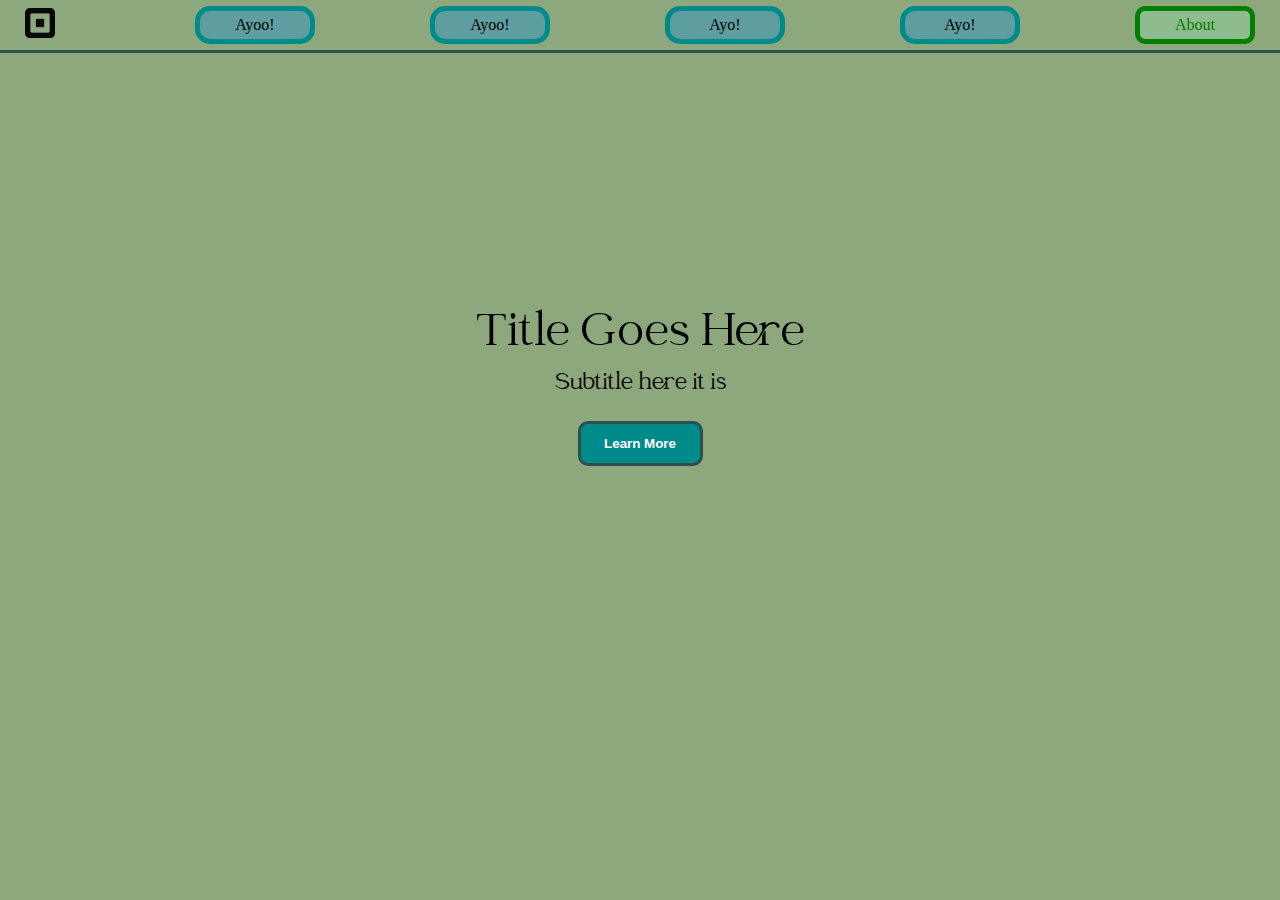
==== index.html @ 9b781822 "hyo" ====
<!DOCTYPE html>
<html lang="en">
<head>
    <meta charset="UTF-8">
    <title>Title</title>
    <link rel="stylesheet" href="styles.css">
</head>
<body>
    <div class="head-bar">
        <a href="index.html"><img src="./images/square.png" alt="Square Logo" class="logo"></a>
        <div class="head-bar-item">Ayoo!</div>
        <div class="head-bar-item">Ayoo!</div>
        <div class="head-bar-item">Ayo!</div>
        <div class="head-bar-item">Ayo!</div>
        <a class="head-bar-item" id="about" href="./about.html">About</a>
    </div>

    <div class="landing-page">
        <div class="title-text">Title Goes Here</div>
        <div class="subtitle-text">Subtitle here it is</div>
        <button id="learn-more">Learn More</button>
    </div>

</body>
</html>
---- styles.css ----
@font-face {
    font-family: 'CustomFont'; /* Name your font family */
    src: url('./fonts/catchy-mager/Catchy Mager.ttf'); /* Locate the .ttf file within your directory*/
}

.title-text {
    font-family: 'CustomFont', sans-serif;
    margin-top: 250px;
    font-size: 50px;
}
.subtitle-text {
    font-family: 'CustomFont', sans-serif;
    font-size: 25px;
}
#learn-more {
    background-color: darkcyan;
    color: white;
    border: solid darkslategray 3px;
    border-radius: 10px;
    font-weight: bold;
    transition: .7s;
    margin-top: 20px;
    width: 125px;
    height: 45px;

}
#learn-more:hover {
    transform: scale(110%,110%);
    cursor: pointer;
}
.landing-page {
    display: flex;
    align-items: center;
    justify-content: center;
    flex-flow: column;
}
body {
    background-color: #8ca87c;
    margin: 0;
}

.head-bar {
    height: 50px;
    background-color: #8ca87c;
    display: flex;
    flex-wrap: nowrap;
    align-items: center;
    justify-content: space-between;
    border-bottom: solid darkslategray 3px;


}

.head-bar-item {
    width: 100px;
    border: 5px solid darkcyan;
    align-items: center;
    align-content: center;
    align-self: center;

    border-radius: 15px;
    padding: 5px;
    justify-content: center;
    text-align: center;
    background-color: cadetblue;
    transition: .3s;

}

.logo {
    flex: 0;
    justify-self: left;
    margin-left: 25px;
    margin-right: 25px;

    width: 30px;
    height: 30px;
}
#about {

    justify-self: flex-end;
    width: 100px;
    padding: 5px;
    margin-right: 25px;
    border: 5px solid green;
    background-color: darkseagreen;
    border-radius: 10px;
    text-align: center;
    transition: .3s;
}

.head-bar-item:hover {
    transform: scale(110%,110%);
    text-shadow: darkcyan;
}
/*
.head-bar-item:after {
    content: "";
    position: absolute;
    background-image: linear-gradient(to right, rgb(0, 217, 255), rgb(0, 4, 255));
    height: 2px;
    width: 0%;
    left: 15px;
    bottom: +2px;
    transition: 0.3s;
}

.head-bar-item:hover:after {
    width: 100%;
}
*/
a:link {
    color: green;
    text-decoration: none;

}

/* visited link */
a:visited {
    color: green;
    text-decoration: none;
}

/* mouse over link */
a:hover {
    color: darkgreen;
    text-decoration: none;
}

/* selected link */
a:active {
    color: darkgreen;
    text-decoration: none;
}
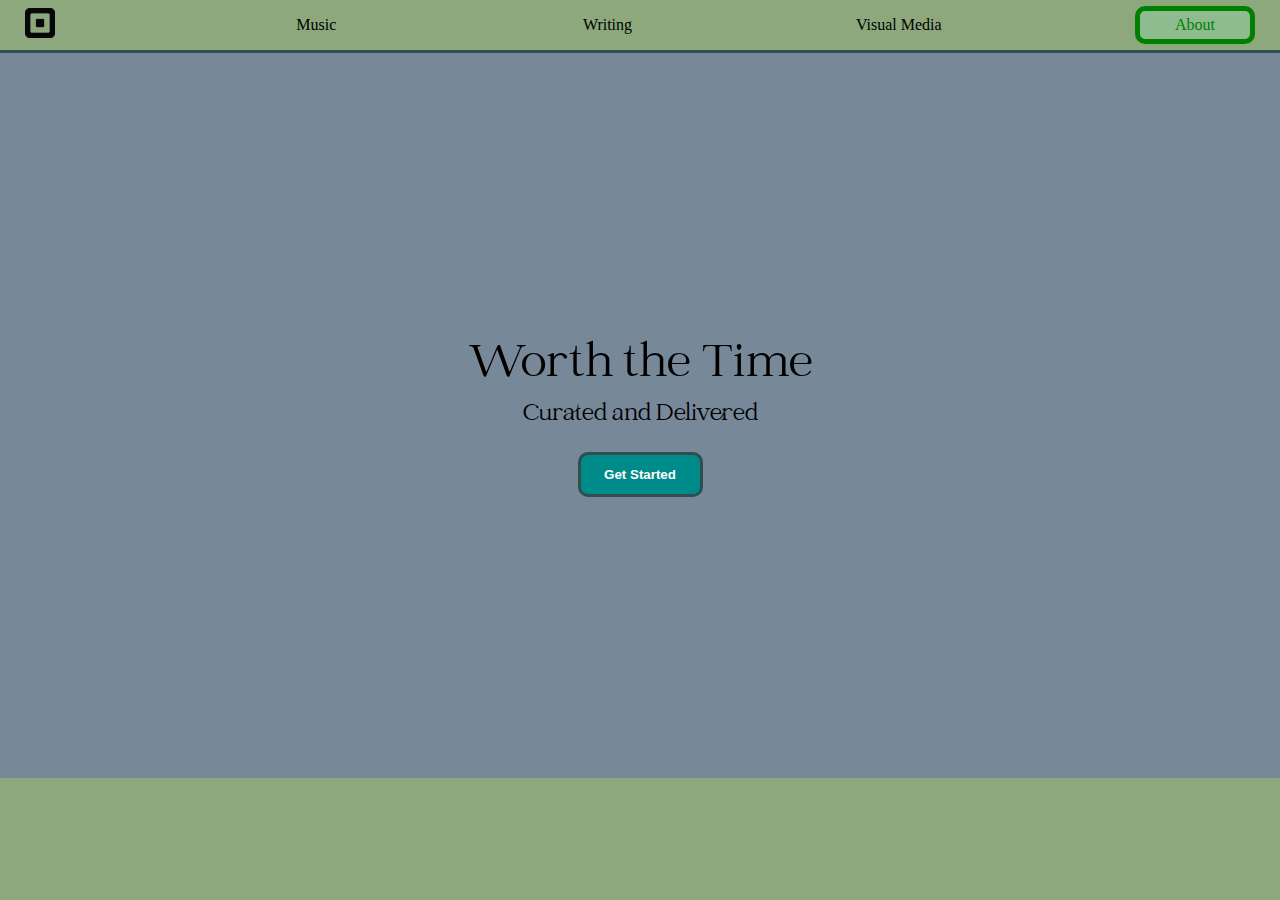
==== commit bd9e86db: "small fix" ====
--- a/index.html
+++ b/index.html
@@ -8,17 +8,16 @@
 <body>
     <div class="head-bar">
         <a href="index.html"><img src="./images/square.png" alt="Square Logo" class="logo"></a>
-        <div class="head-bar-item">Ayoo!</div>
-        <div class="head-bar-item">Ayoo!</div>
-        <div class="head-bar-item">Ayo!</div>
-        <div class="head-bar-item">Ayo!</div>
+        <a href="top-music.html"><div class="head-bar-item">Music</div></a>
+        <a href="top-writing.html"><div class="head-bar-item">Writing</div></a>
+        <a href="top-visual-media.html"><div class="head-bar-item">Visual Media</div></a>
         <a class="head-bar-item" id="about" href="./about.html">About</a>
     </div>
 
-    <div class="landing-page">
-        <div class="title-text">Title Goes Here</div>
-        <div class="subtitle-text">Subtitle here it is</div>
-        <button id="learn-more">Learn More</button>
+    <div class="landing-page-block-one">
+        <div class="title-text">Worth the Time</div>
+        <div class="subtitle-text">Curated and Delivered</div>
+        <a href="categories.html"><button id="learn-more">Get Started</button></a>
     </div>
 
 </body>
--- a/styles.css
+++ b/styles.css
@@ -1,20 +1,73 @@
 @font-face {
-    font-family: 'CustomFont'; /* Name your font family */
+    font-family: 'Catchy-Mager'; /* Name your font family */
     src: url('./fonts/catchy-mager/Catchy Mager.ttf'); /* Locate the .ttf file within your directory*/
 }
+@font-face {
+    font-family: 'Cocogoose';
+    src: url('./fonts/cocogoose/Cocogoose-Pro-Semilight-trial.ttf')
+}
+.category-page {
+    animation: grow 1s;
+    display: flex;
+    flex-wrap: wrap;
+    width: 900px;
+    height: 700px;
+    justify-content: center;
+    align-items: center;
+    flex-direction: row;
+    justify-self: center;
+}
+.cat-icon {
+    display: flex;
+    justify-content: center;
+    align-items: center;
+    flex-direction: row;
+    width: 350px;
+    height: 250px;
+    margin: 20px;
+    background-color: darkseagreen;
+    border: solid darkolivegreen;
+    border-radius: 50px;
+    font-family: Cocogoose, sans-serif;
+    font-size: 20px;
+    transition: .7s;
+
+}
+.cat-icon > div{
+    margin: 50px;
+}
+.icon-picture {
+    height: 150px;
+    width: 150px;
+    justify-content: left;
+    margin: 25px;
+    align-self: center;
+    border: hidden;
+    border-radius: 25px;
+}
+
+@keyframes grow {
+    0% { transform: scale(.2); }
+    100% { transform: scale(1); }
+
+}
 
 .title-text {
-    font-family: 'CustomFont', sans-serif;
-    margin-top: 250px;
+    font-family: 'Catchy-Mager', sans-serif;
     font-size: 50px;
+    animation: fade-in 1s;
 }
 .subtitle-text {
-    font-family: 'CustomFont', sans-serif;
+    font-family: 'Catchy-Mager', sans-serif;
     font-size: 25px;
+    animation: fade-in 1s;
 }
 #learn-more {
+    animation: fade-up 2s;
+
     background-color: darkcyan;
     color: white;
+    text-decoration: none;
     border: solid darkslategray 3px;
     border-radius: 10px;
     font-weight: bold;
@@ -24,17 +77,21 @@
     height: 45px;
 
 }
-#learn-more:hover {
+#learn-more:hover, .cat-icon:hover {
     transform: scale(110%,110%);
     cursor: pointer;
 }
-.landing-page {
+.landing-page-block-one {
+    height: 725px;
     display: flex;
     align-items: center;
     justify-content: center;
     flex-flow: column;
+    background-color: lightslategray;
+
 }
 body {
+
     background-color: #8ca87c;
     margin: 0;
 }
@@ -52,17 +109,15 @@
 }
 
 .head-bar-item {
+
     width: 100px;
-    border: 5px solid darkcyan;
     align-items: center;
     align-content: center;
     align-self: center;
 
-    border-radius: 15px;
     padding: 5px;
     justify-content: center;
     text-align: center;
-    background-color: cadetblue;
     transition: .3s;
 
 }
@@ -76,7 +131,18 @@
     width: 30px;
     height: 30px;
 }
-#about {
+@keyframes fade-up {
+    0% {transform: translate(0,100%); }
+    100% {transform: translate(0, 0%); }
+    0% { opacity: 0}
+    100% { opacity: 1; }
+}
+
+@keyframes fade-in {
+    0% { opacity: 0}
+    100% { opacity: 1; }
+}
+#get-started {
 
     justify-self: flex-end;
     width: 100px;
@@ -88,48 +154,63 @@
     text-align: center;
     transition: .3s;
 }
+#about {
+
+    justify-self: flex-end;
+    width: 100px;
+    padding: 5px;
+    margin-right: 25px;
+    border: 5px solid green;
+    background-color: darkseagreen;
+    border-radius: 10px;
+    text-align: center;
+    transition: .3s;
+}
 
 .head-bar-item:hover {
     transform: scale(110%,110%);
     text-shadow: darkcyan;
-}
-/*
+    cursor: pointer;
+}
+
 .head-bar-item:after {
     content: "";
     position: absolute;
-    background-image: linear-gradient(to right, rgb(0, 217, 255), rgb(0, 4, 255));
+    background-image: linear-gradient(to right, rgb(24,138,141), rgb(96,201,142));
     height: 2px;
-    width: 0%;
+    width: 0;
     left: 15px;
     bottom: +2px;
     transition: 0.3s;
 }
 
 .head-bar-item:hover:after {
-    width: 100%;
-}
-*/
-a:link {
+    width: 75%;
+}
+
+#about:link {
     color: green;
     text-decoration: none;
 
 }
 
-/* visited link */
-a:visited {
+#about:visited {
     color: green;
     text-decoration: none;
 }
 
-/* mouse over link */
-a:hover {
+
+#about:hover {
     color: darkgreen;
     text-decoration: none;
 }
 
-/* selected link */
-a:active {
+#about:active {
     color: darkgreen;
     text-decoration: none;
 }
 
+a:link, a:visited, a:hover, a:active {
+    color: currentColor;
+    text-decoration: none;
+}
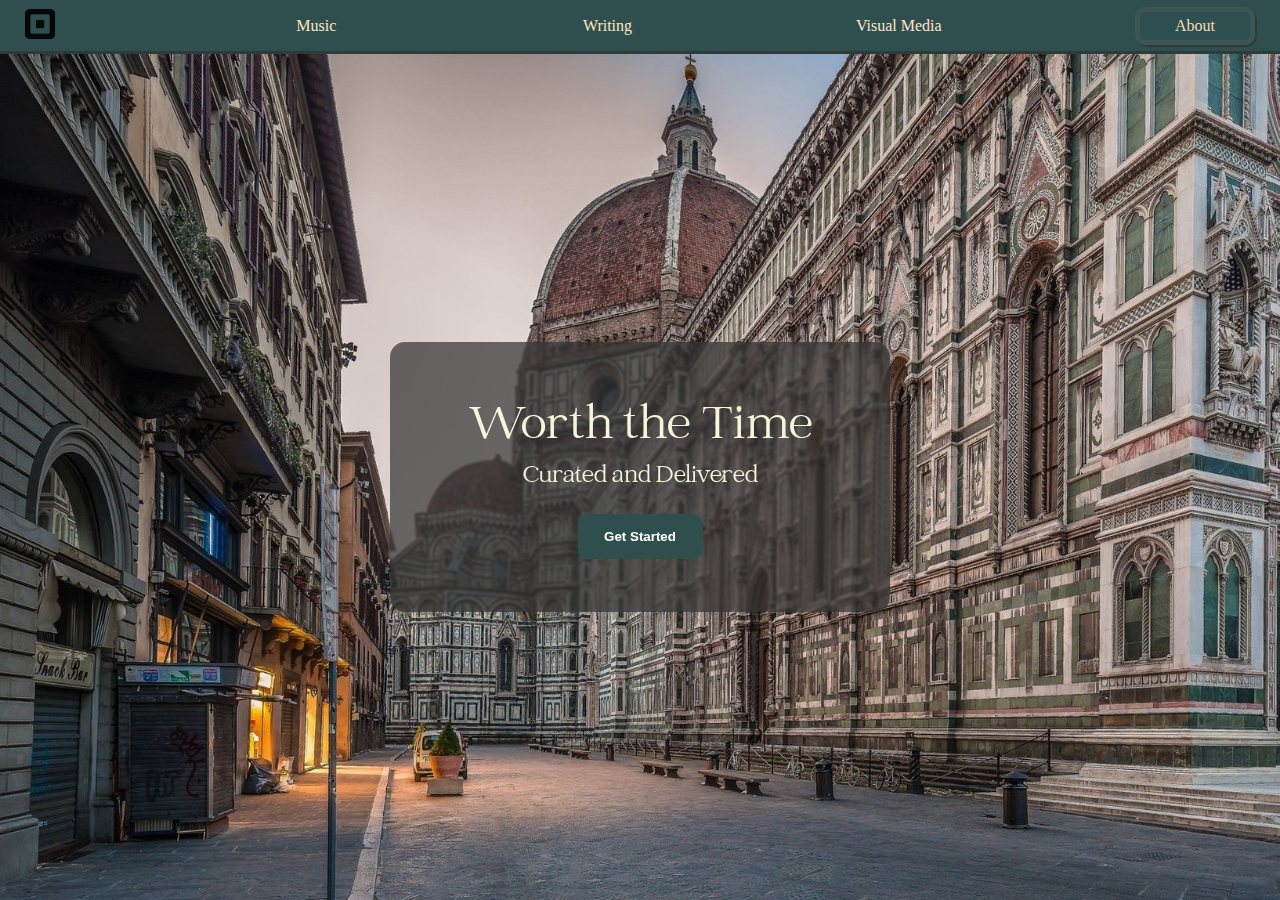
==== commit 9d12f167: "AYOOOO" ====
--- a/index.html
+++ b/index.html
@@ -15,9 +15,11 @@
     </div>
 
     <div class="landing-page-block-one">
+        <div class="landing-page-sub-block">
         <div class="title-text">Worth the Time</div>
         <div class="subtitle-text">Curated and Delivered</div>
         <a href="categories.html"><button id="learn-more">Get Started</button></a>
+        </div>
     </div>
 
 </body>
--- a/styles.css
+++ b/styles.css
@@ -6,6 +6,7 @@
     font-family: 'Cocogoose';
     src: url('./fonts/cocogoose/Cocogoose-Pro-Semilight-trial.ttf')
 }
+
 .category-page {
     animation: grow 1s;
     display: flex;
@@ -16,7 +17,7 @@
     align-items: center;
     flex-direction: row;
     justify-self: center;
-}
+    }
 .cat-icon {
     display: flex;
     justify-content: center;
@@ -51,21 +52,37 @@
     100% { transform: scale(1); }
 
 }
-
+.landing-page-sub-block{
+    width: 50%;
+    height: 20%;
+    max-width: 400px;
+    display: flex;
+    justify-content: center;
+    align-items: center;
+    flex-direction: column;
+    background-color: rgba(50,50,50,0.7);
+    border-radius: 15px;
+    padding: 50px;
+    backdrop-filter: blur(1px);
+
+}
 .title-text {
     font-family: 'Catchy-Mager', sans-serif;
     font-size: 50px;
-    animation: fade-in 1s;
+    animation: fade-in 2s;
+    color: beige;
 }
 .subtitle-text {
     font-family: 'Catchy-Mager', sans-serif;
     font-size: 25px;
-    animation: fade-in 1s;
+    animation: fade-in 2s;
+    color: beige;
+
 }
 #learn-more {
-    animation: fade-up 2s;
-
-    background-color: darkcyan;
+    animation: fade-up 3s;
+
+    background-color: darkslategray;
     color: white;
     text-decoration: none;
     border: solid darkslategray 3px;
@@ -82,12 +99,17 @@
     cursor: pointer;
 }
 .landing-page-block-one {
-    height: 725px;
+    height: 94.0vh;
     display: flex;
     align-items: center;
     justify-content: center;
     flex-flow: column;
     background-color: lightslategray;
+    background-image: url("./images/Option1.jpg");
+    background-repeat: no-repeat;
+    background-size: cover;
+
+
 
 }
 body {
@@ -96,14 +118,70 @@
     margin: 0;
 }
 
+.music-body {
+
+    background-color: dimgrey;
+
+}
+.music-item-container {
+    animation: fade-up 2s;
+    animation-delay: -0.75s;
+    margin: 50px;
+    display: flex;
+    flex-direction: row;
+    flex-wrap: wrap;
+    align-items: center;
+    justify-content: center;
+    justify-self: center;
+    width: 100vw;
+    max-width: 1200px;
+
+}
+.music-item-icon {
+    display: flex;
+    justify-content: center;
+    align-items: center;
+    width: 40%;
+    max-width: 550px;
+    height: calc(35vw * 1.25);
+    max-height: 500px;
+    margin: 10px;
+    border: solid gray 3px;
+    border-radius: 25px;
+    flex-direction: column;
+    transition: .5s;
+    background-color: darkslategray;
+
+}
+.music-item-icon:hover {
+    transform: scale(1.05);
+    cursor: pointer;
+}
+
+.music-item-icon > div {
+    margin: 20px;
+    align-self: center;
+    justify-self: center;
+    display: flex;
+}
+.music-icon-image {
+    height: 55%;
+    width: 80%;
+    max-height: calc(calc(35vw * 1.25)*.6);
+    margin: 20px;
+    justify-self: flex-start;
+    border: solid darkslategray 3px;
+    border-radius: 25px;
+}
+
 .head-bar {
-    height: 50px;
-    background-color: #8ca87c;
+    height: calc(6.0vh - 3px);
+    background-color: darkslategray;
     display: flex;
     flex-wrap: nowrap;
     align-items: center;
     justify-content: space-between;
-    border-bottom: solid darkslategray 3px;
+    border-bottom: solid rgba(50,50,50, .7) 3px;
 
 
 }
@@ -114,7 +192,8 @@
     align-items: center;
     align-content: center;
     align-self: center;
-
+    color: bisque;
+    font-family: "Times New Roman", sans-serif;
     padding: 5px;
     justify-content: center;
     text-align: center;
@@ -132,9 +211,12 @@
     height: 30px;
 }
 @keyframes fade-up {
-    0% {transform: translate(0,100%); }
+
+    0% {color-interpolation: auto}
+    40% {transform: translate(0,100%); }
     100% {transform: translate(0, 0%); }
     0% { opacity: 0}
+    40% { opacity: 0; }
     100% { opacity: 1; }
 }
 
@@ -160,11 +242,13 @@
     width: 100px;
     padding: 5px;
     margin-right: 25px;
-    border: 5px solid green;
-    background-color: darkseagreen;
+    border: 5px solid rgba(100,100,100,.3);
+    background-color: #2e4f4f;
+    color: wheat;
     border-radius: 10px;
     text-align: center;
     transition: .3s;
+    box-shadow: 2px 2px 1px rgba(50,50,50,0.7);
 }
 
 .head-bar-item:hover {
@@ -188,29 +272,11 @@
     width: 75%;
 }
 
-#about:link {
-    color: green;
-    text-decoration: none;
-
-}
-
-#about:visited {
-    color: green;
-    text-decoration: none;
-}
-
-
-#about:hover {
-    color: darkgreen;
-    text-decoration: none;
-}
-
-#about:active {
-    color: darkgreen;
-    text-decoration: none;
-}
-
-a:link, a:visited, a:hover, a:active {
+
+a:link, a:visited, a:hover {
     color: currentColor;
     text-decoration: none;
 }
+a:active {
+    color: darkcyan;
+}
